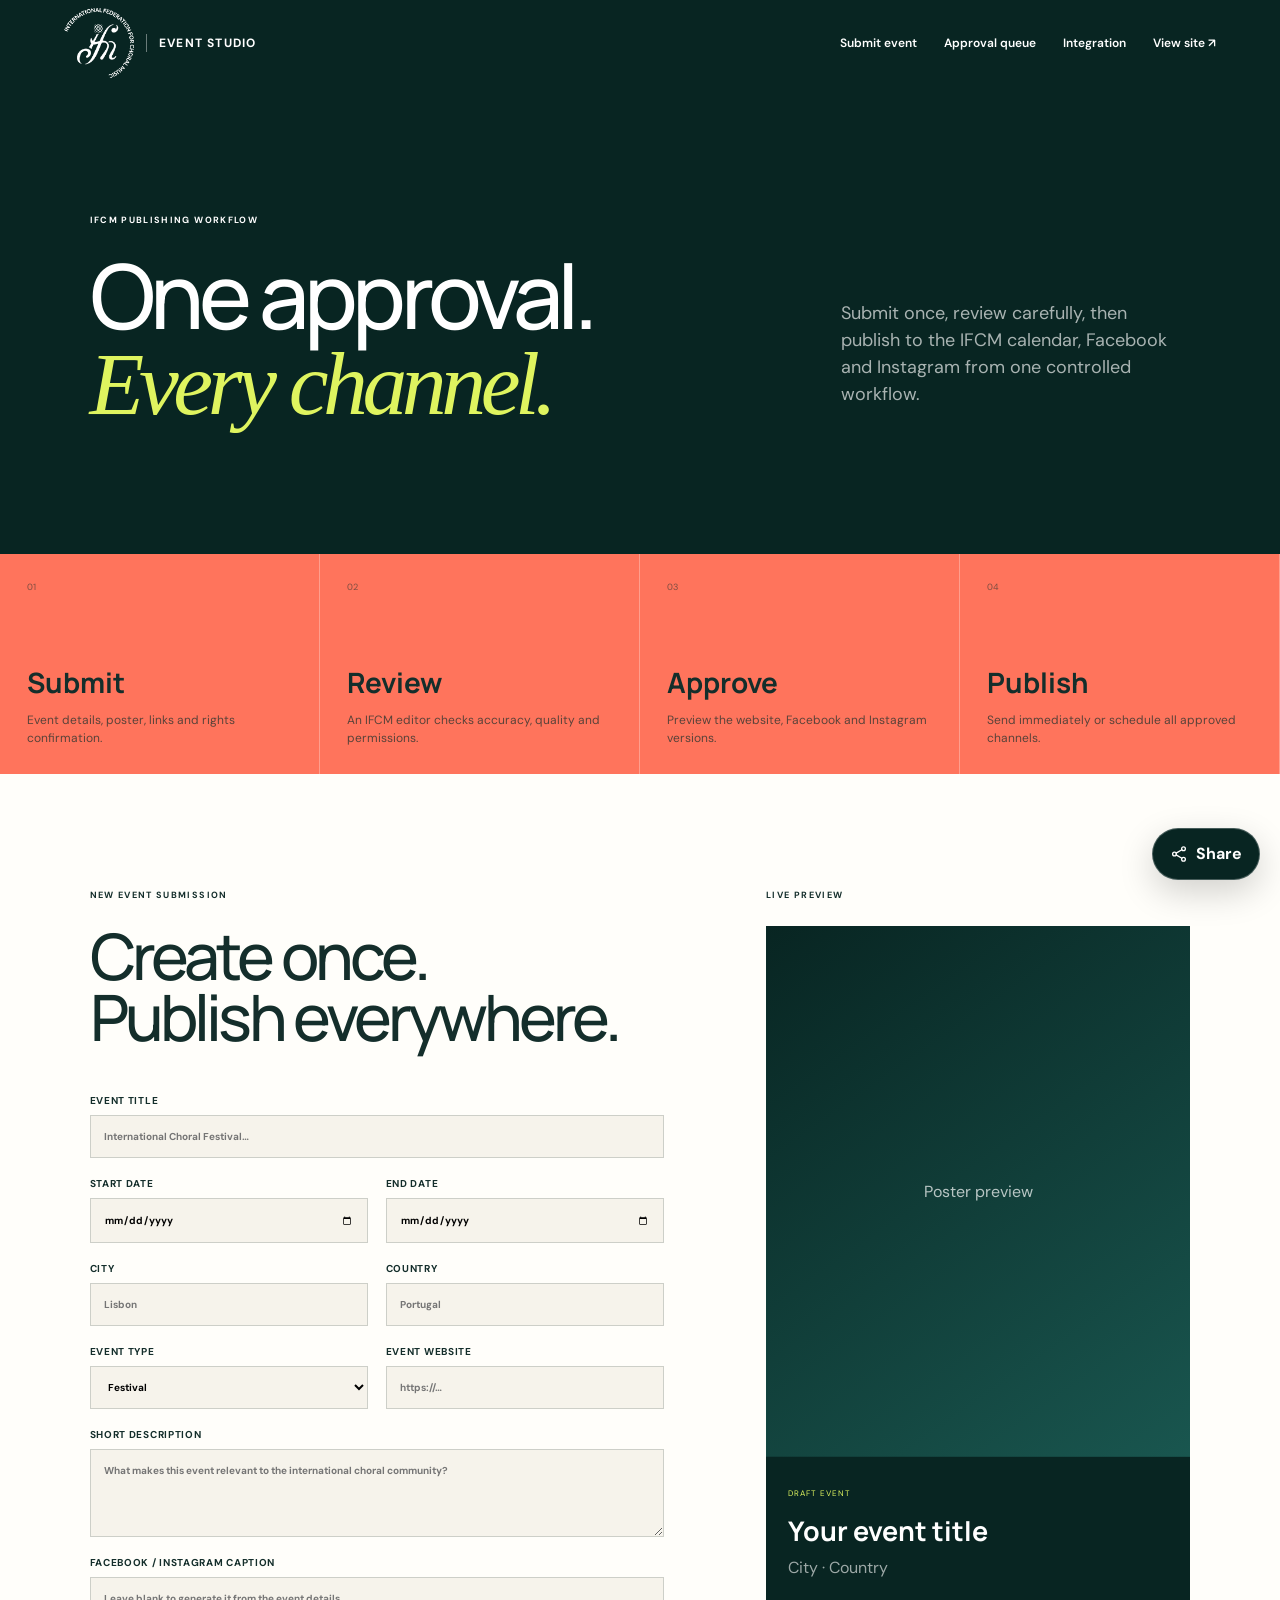
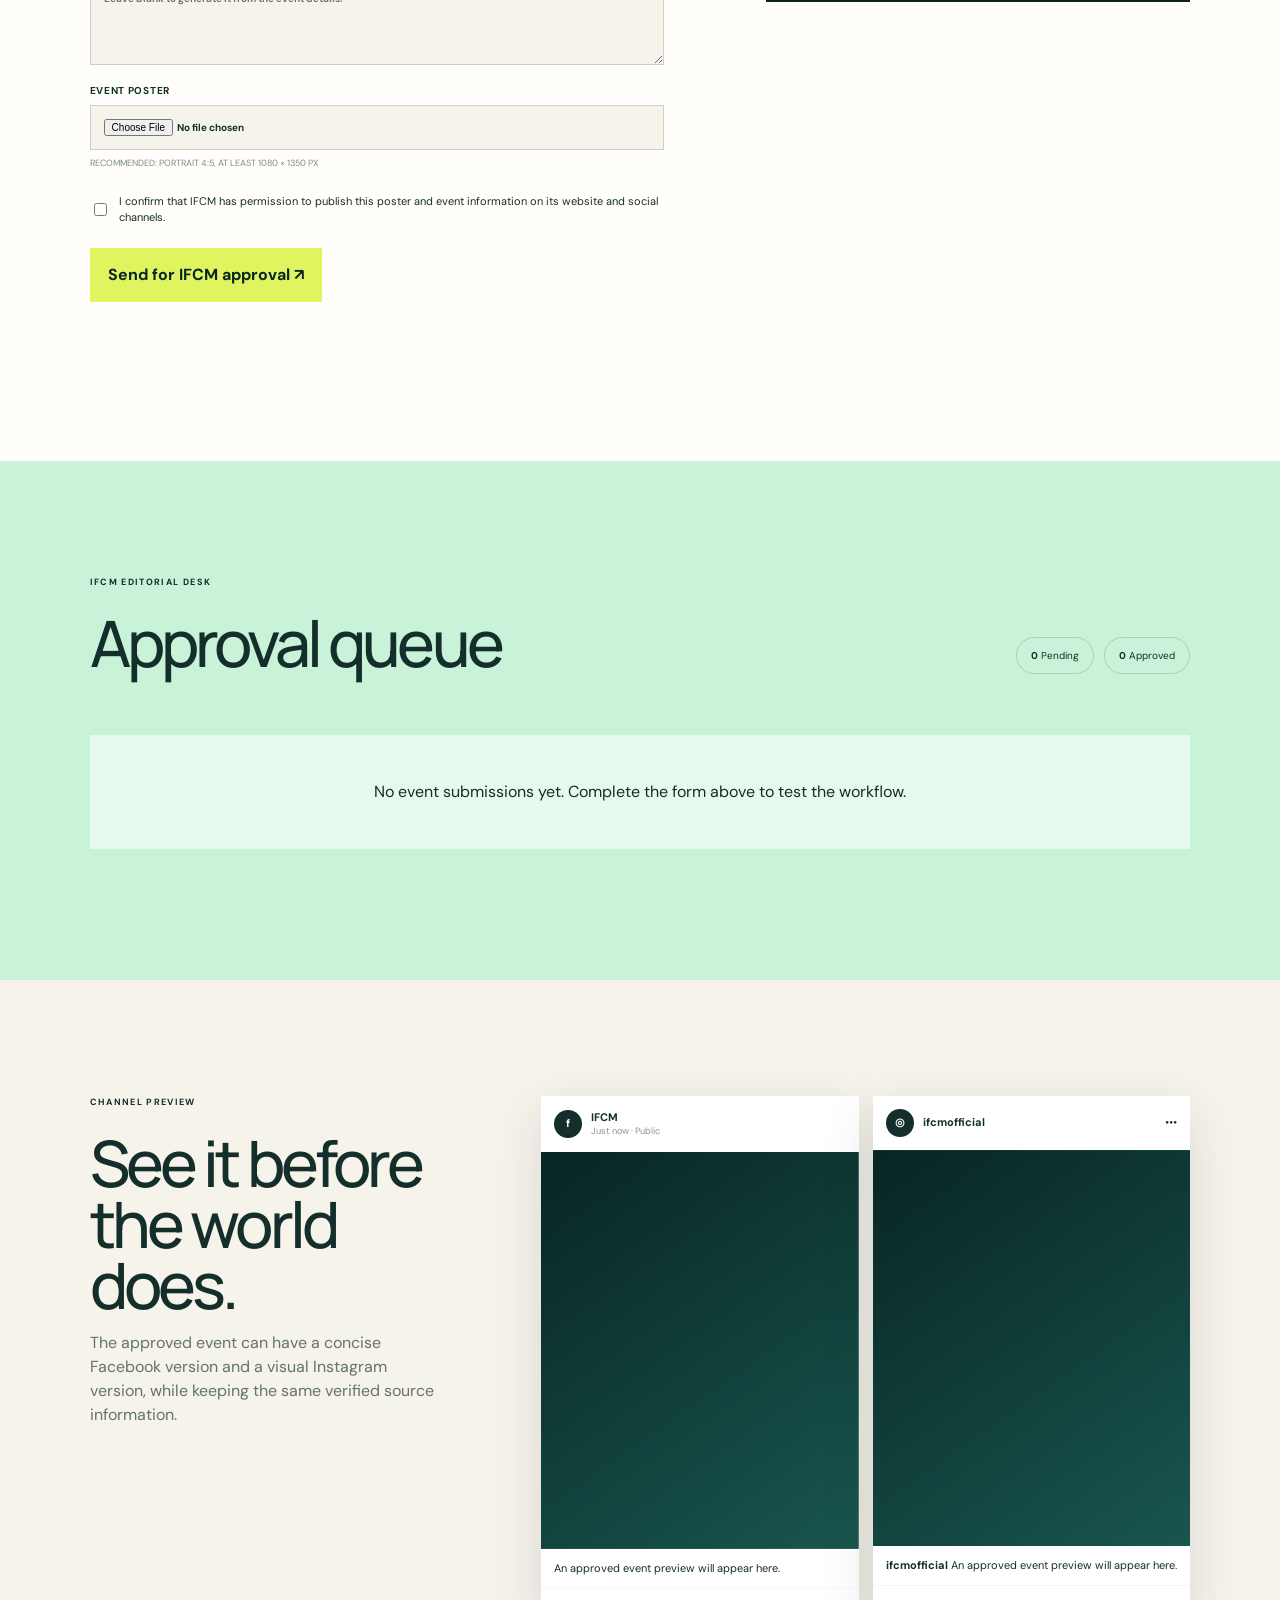
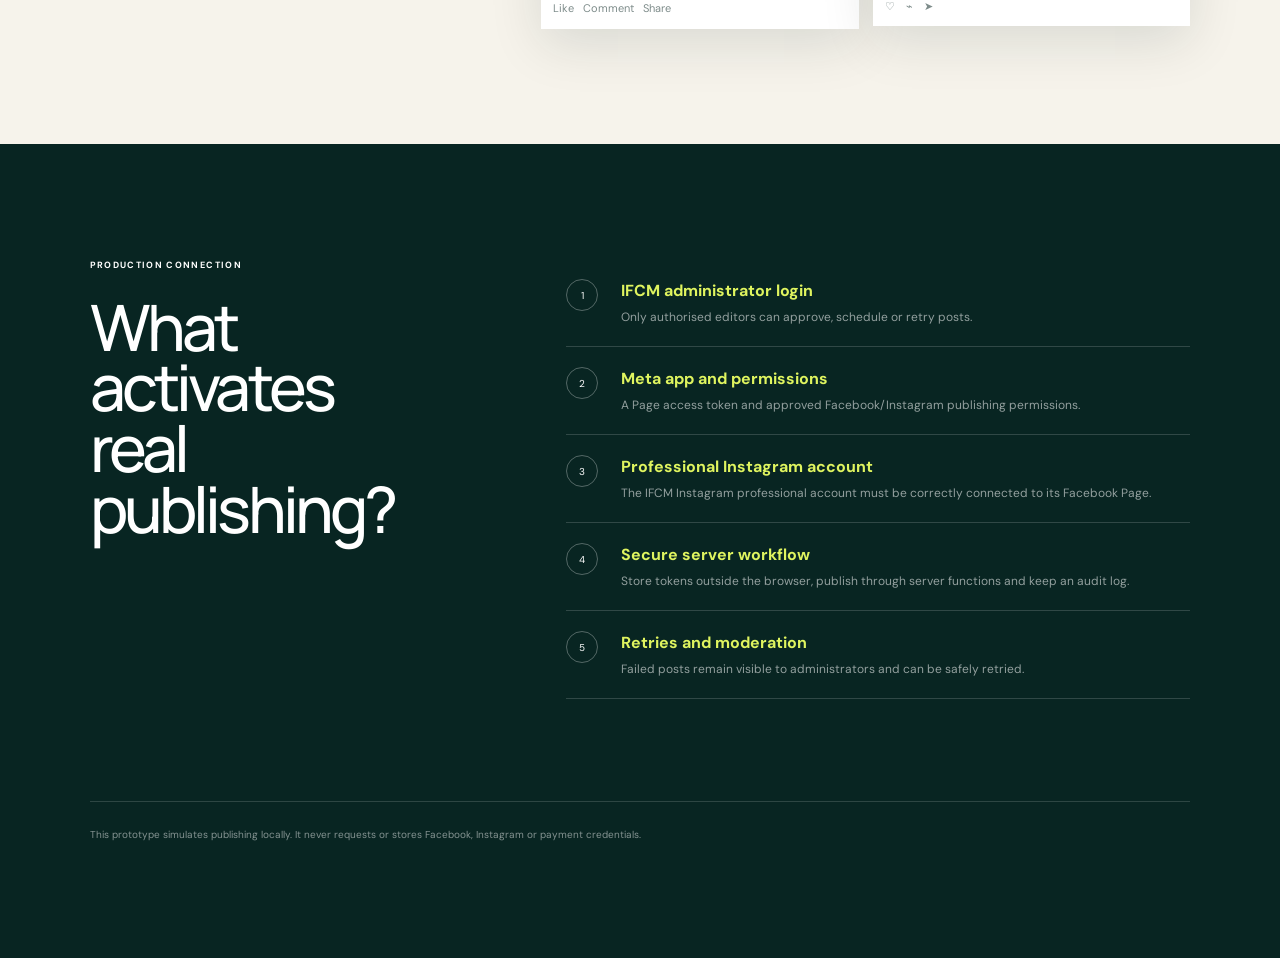
==== admin.html @ b7f6caf1 "Initial IFCM digital future prototype" ====
<!doctype html>
<html lang="en">
<head>
  <meta charset="utf-8">
  <meta name="viewport" content="width=device-width, initial-scale=1">
  <meta name="robots" content="noindex,nofollow">
  <title>IFCM Event Studio</title>
  <link rel="preconnect" href="https://fonts.googleapis.com">
  <link rel="preconnect" href="https://fonts.gstatic.com" crossorigin>
  <link href="https://fonts.googleapis.com/css2?family=DM+Sans:wght@400;500;600;700&family=Manrope:wght@400;500;600;700&display=swap" rel="stylesheet">
  <link rel="stylesheet" href="admin.css">
</head>
<body>
  <header class="admin-header">
    <a href="index.html" class="admin-brand"><img src="assets/ifcm-logo.png" alt="IFCM"><span>Event Studio</span></a>
    <nav><a href="#submit">Submit event</a><a href="#queue">Approval queue</a><a href="#integration">Integration</a><a href="index.html">View site ↗</a></nav>
  </header>

  <main>
    <section class="admin-hero">
      <div><p>IFCM PUBLISHING WORKFLOW</p><h1>One approval.<br><em>Every channel.</em></h1></div>
      <p>Submit once, review carefully, then publish to the IFCM calendar, Facebook and Instagram from one controlled workflow.</p>
    </section>

    <section class="workflow">
      <article><span>01</span><strong>Submit</strong><p>Event details, poster, links and rights confirmation.</p></article>
      <article><span>02</span><strong>Review</strong><p>An IFCM editor checks accuracy, quality and permissions.</p></article>
      <article><span>03</span><strong>Approve</strong><p>Preview the website, Facebook and Instagram versions.</p></article>
      <article><span>04</span><strong>Publish</strong><p>Send immediately or schedule all approved channels.</p></article>
    </section>

    <section class="event-composer" id="submit">
      <div class="composer-form">
        <p class="section-label">New event submission</p>
        <h2>Create once.<br>Publish everywhere.</h2>
        <form id="event-form">
          <div class="form-grid">
            <label class="wide">Event title<input name="title" required placeholder="International Choral Festival…"></label>
            <label>Start date<input name="startDate" type="date" required></label>
            <label>End date<input name="endDate" type="date" required></label>
            <label>City<input name="city" required placeholder="Lisbon"></label>
            <label>Country<input name="country" required placeholder="Portugal"></label>
            <label>Event type<select name="type"><option value="festival">Festival</option><option value="competition">Competition</option><option value="learning">Workshop / Learning</option><option value="concert">Concert</option><option value="online">Online</option></select></label>
            <label>Event website<input name="url" type="url" placeholder="https://…"></label>
            <label class="wide">Short description<textarea name="description" rows="4" required placeholder="What makes this event relevant to the international choral community?"></textarea></label>
            <label class="wide">Facebook / Instagram caption<textarea name="caption" rows="4" placeholder="Leave blank to generate it from the event details."></textarea></label>
            <label class="wide poster-field">Event poster<input id="poster-input" name="poster" type="file" accept="image/png,image/jpeg,image/webp"><span>Recommended: portrait 4:5, at least 1080 × 1350 px</span></label>
          </div>
          <label class="rights"><input name="rights" type="checkbox" required> I confirm that IFCM has permission to publish this poster and event information on its website and social channels.</label>
          <button type="submit">Send for IFCM approval <span>↗</span></button>
          <p class="form-status" role="status"></p>
        </form>
      </div>

      <aside class="live-preview">
        <p class="section-label">Live preview</p>
        <div class="poster-preview"><span>Poster preview</span></div>
        <div class="preview-copy"><small>DRAFT EVENT</small><h3>Your event title</h3><p>City · Country</p></div>
      </aside>
    </section>

    <section class="approval" id="queue">
      <div class="approval-heading"><div><p class="section-label">IFCM editorial desk</p><h2>Approval queue</h2></div><div class="queue-stats"><span><strong class="pending-count">0</strong> Pending</span><span><strong class="approved-count">0</strong> Approved</span></div></div>
      <div class="queue-list"></div>
    </section>

    <section class="social-preview">
      <div><p class="section-label">Channel preview</p><h2>See it before<br>the world does.</h2><p>The approved event can have a concise Facebook version and a visual Instagram version, while keeping the same verified source information.</p></div>
      <div class="channel-cards">
        <article class="facebook-card"><header><b>f</b><span><strong>IFCM</strong><small>Just now · Public</small></span></header><div class="social-image"></div><p class="social-caption">An approved event preview will appear here.</p><footer>Like &nbsp; Comment &nbsp; Share</footer></article>
        <article class="instagram-card"><header><b>◎</b><strong>ifcmofficial</strong><i>•••</i></header><div class="social-image"></div><p><strong>ifcmofficial</strong> <span class="social-caption">An approved event preview will appear here.</span></p><footer>♡　⌁　➤</footer></article>
      </div>
    </section>

    <section class="integration" id="integration">
      <div><p class="section-label">Production connection</p><h2>What activates<br>real publishing?</h2></div>
      <div class="integration-list">
        <article><span>1</span><div><strong>IFCM administrator login</strong><p>Only authorised editors can approve, schedule or retry posts.</p></div></article>
        <article><span>2</span><div><strong>Meta app and permissions</strong><p>A Page access token and approved Facebook/Instagram publishing permissions.</p></div></article>
        <article><span>3</span><div><strong>Professional Instagram account</strong><p>The IFCM Instagram professional account must be correctly connected to its Facebook Page.</p></div></article>
        <article><span>4</span><div><strong>Secure server workflow</strong><p>Store tokens outside the browser, publish through server functions and keep an audit log.</p></div></article>
        <article><span>5</span><div><strong>Retries and moderation</strong><p>Failed posts remain visible to administrators and can be safely retried.</p></div></article>
      </div>
      <p class="integration-note">This prototype simulates publishing locally. It never requests or stores Facebook, Instagram or payment credentials.</p>
    </section>
  </main>

  <button class="share-launcher" type="button" aria-expanded="false" aria-controls="share-panel"><svg viewBox="0 0 24 24" aria-hidden="true"><circle cx="18" cy="5" r="2.5"></circle><circle cx="6" cy="12" r="2.5"></circle><circle cx="18" cy="19" r="2.5"></circle><path d="M8.2 10.8l7.6-4.5M8.2 13.2l7.6 4.5"></path></svg><strong>Share</strong></button>
  <div class="share-panel" id="share-panel" aria-hidden="true">
    <strong>Share Event Studio</strong>
    <button type="button" data-share="native">More apps, including Instagram</button>
    <a data-share-link="facebook" target="_blank" rel="noreferrer">Facebook</a>
    <a data-share-link="linkedin" target="_blank" rel="noreferrer">LinkedIn</a>
    <a data-share-link="whatsapp" target="_blank" rel="noreferrer">WhatsApp</a>
    <a data-share-link="x" target="_blank" rel="noreferrer">X</a>
    <a data-share-link="email">Email</a>
    <button type="button" data-share="copy">Copy link</button>
    <small class="share-status"></small>
  </div>

  <script src="admin.js"></script>
</body>
</html>
---- admin.css ----
:root{--ink:#142e2b;--deep:#082522;--mint:#c9f3d8;--lime:#dff45f;--coral:#ff745c;--paper:#f6f3eb;--white:#fffefa;--line:rgba(20,46,43,.18);--sans:"DM Sans",sans-serif;--display:"Manrope",sans-serif}
*{box-sizing:border-box}html{scroll-behavior:smooth}body{margin:0;color:var(--ink);background:var(--paper);font-family:var(--sans);line-height:1.5}a{color:inherit;text-decoration:none}button,input,textarea,select{font:inherit}.admin-header{height:86px;padding:0 clamp(20px,5vw,75px);display:flex;align-items:center;justify-content:space-between;color:white;background:var(--deep)}.admin-brand{display:flex;align-items:center;gap:12px;font-size:12px;font-weight:700;letter-spacing:.1em;text-transform:uppercase}.admin-brand img{width:70px;filter:brightness(0) invert(1)}.admin-brand span{padding-left:12px;border-left:1px solid rgba(255,255,255,.4)}.admin-header nav{display:flex;gap:27px;font-size:12px;font-weight:600}.admin-hero{padding:clamp(80px,10vw,145px) clamp(20px,7vw,110px);display:grid;grid-template-columns:1.3fr .7fr;gap:8vw;align-items:end;color:white;background:var(--deep)}.admin-hero p:first-child,.section-label{margin:0 0 24px;font-size:9px;font-weight:700;letter-spacing:.15em;text-transform:uppercase}.admin-hero h1,.composer-form h2,.approval h2,.social-preview h2,.integration h2{margin:0;font-family:var(--display);font-size:clamp(46px,7vw,94px);font-weight:500;line-height:.95;letter-spacing:-.06em}.admin-hero h1 em{color:var(--lime);font-family:Georgia,serif;font-weight:400}.admin-hero>p{max-width:500px;color:rgba(255,255,255,.65);font-size:18px}.workflow{display:grid;grid-template-columns:repeat(4,1fr);background:var(--coral)}.workflow article{min-height:220px;padding:27px;display:flex;flex-direction:column;border-right:1px solid rgba(255,255,255,.3)}.workflow span{font-size:9px;opacity:.55}.workflow strong{margin:auto 0 8px;font-family:var(--display);font-size:28px}.workflow p{margin:0;font-size:12px;opacity:.7}.event-composer,.approval,.social-preview,.integration{padding:clamp(75px,9vw,135px) clamp(20px,7vw,110px)}.event-composer{display:grid;grid-template-columns:1.15fr .85fr;gap:8vw;background:var(--white)}.composer-form h2,.approval h2,.social-preview h2,.integration h2{font-size:clamp(38px,5vw,68px)}#event-form{margin-top:45px}.form-grid{display:grid;grid-template-columns:1fr 1fr;gap:18px}.form-grid label{display:flex;flex-direction:column;gap:7px;font-size:10px;font-weight:700;letter-spacing:.07em;text-transform:uppercase}.form-grid .wide{grid-column:1/-1}.form-grid input,.form-grid textarea,.form-grid select{width:100%;padding:13px;border:1px solid var(--line);outline:0;background:var(--paper);text-transform:none}.poster-field span{font-size:9px;font-weight:400;letter-spacing:0;opacity:.55}.rights{margin:22px 0;display:flex;gap:9px;font-size:11px}#event-form>button{padding:15px 18px;border:0;color:var(--deep);background:var(--lime);font-weight:700;cursor:pointer}.form-status{min-height:20px;font-size:12px}.live-preview{position:sticky;top:25px;align-self:start}.poster-preview{aspect-ratio:4/5;display:grid;place-items:center;color:rgba(255,255,255,.7);background:linear-gradient(145deg,var(--deep),#19564f);background-position:center;background-size:cover}.poster-preview.has-image span{display:none}.preview-copy{padding:22px;color:white;background:var(--deep)}.preview-copy small{color:var(--lime);font-size:8px;letter-spacing:.12em}.preview-copy h3{margin:8px 0 5px;font-family:var(--display);font-size:27px}.preview-copy p{margin:0;opacity:.6}.approval{background:var(--mint)}.approval-heading{display:flex;justify-content:space-between;align-items:end}.queue-stats{display:flex;gap:10px}.queue-stats span{padding:10px 14px;border:1px solid var(--line);border-radius:100px;font-size:10px}.queue-list{margin-top:45px;display:flex;flex-direction:column;gap:10px}.queue-empty{padding:45px;text-align:center;background:rgba(255,255,255,.55)}.queue-item{padding:18px;display:grid;grid-template-columns:70px 1fr auto;gap:18px;align-items:center;background:var(--white)}.queue-thumb{width:70px;aspect-ratio:4/5;background:var(--deep) center/cover}.queue-info{display:flex;flex-direction:column}.queue-info small{font-size:9px;opacity:.55}.queue-actions{display:flex;gap:6px}.queue-actions button{padding:9px 11px;border:1px solid var(--line);background:none;font-size:9px;font-weight:700;cursor:pointer}.queue-actions .approve{border-color:var(--lime);background:var(--lime)}.status-pill{width:max-content;margin-top:6px;padding:4px 8px;border-radius:100px;background:#eee;font-size:8px;font-weight:700;text-transform:uppercase}.status-pill.approved{background:var(--mint)}.social-preview{display:grid;grid-template-columns:.7fr 1.3fr;gap:8vw;background:var(--paper)}.social-preview>div:first-child>p:last-child{max-width:480px;opacity:.65}.channel-cards{display:grid;grid-template-columns:1fr 1fr;gap:14px}.channel-cards article{align-self:start;background:white;box-shadow:0 15px 50px rgba(8,37,34,.12);font-size:11px}.channel-cards header{padding:13px;display:flex;align-items:center;gap:9px}.channel-cards header b{display:grid;place-items:center;width:28px;height:28px;border-radius:50%;color:white;background:var(--ink)}.channel-cards header span{display:flex;flex-direction:column}.channel-cards header small{opacity:.5}.instagram-card header i{margin-left:auto}.social-image{aspect-ratio:4/5;background:linear-gradient(145deg,var(--deep),#19564f) center/cover}.channel-cards p{padding:0 13px}.channel-cards footer{padding:12px;border-top:1px solid #eee;opacity:.55}.integration{display:grid;grid-template-columns:.75fr 1.25fr;gap:8vw;color:white;background:var(--deep)}.integration-list article{padding:20px 0;display:grid;grid-template-columns:40px 1fr;gap:15px;border-bottom:1px solid rgba(255,255,255,.16)}.integration-list>article>span{display:grid;place-items:center;width:32px;height:32px;border:1px solid rgba(255,255,255,.3);border-radius:50%;font-size:10px}.integration-list strong{color:var(--lime)}.integration-list p{margin:5px 0 0;color:rgba(255,255,255,.56);font-size:12px}.integration-note{grid-column:1/-1;margin:0;padding-top:25px;border-top:1px solid rgba(255,255,255,.15);color:rgba(255,255,255,.5);font-size:10px}
.share-launcher{position:fixed;z-index:89;right:20px;bottom:20px;padding:13px 17px;display:flex;gap:8px;align-items:center;border:1px solid rgba(255,255,255,.25);border-radius:100px;color:white;background:var(--deep);box-shadow:0 12px 35px rgba(0,0,0,.18);cursor:pointer}.share-launcher svg{width:18px;height:18px;fill:none;stroke:currentColor;stroke-width:1.8;stroke-linecap:round;stroke-linejoin:round}.share-panel{position:fixed;z-index:108;right:20px;bottom:76px;width:220px;padding:16px;display:flex;flex-direction:column;gap:5px;background:var(--white);box-shadow:0 18px 55px rgba(0,0,0,.25);visibility:hidden;opacity:0;transform:translateY(8px);transition:.2s}.share-panel.open{visibility:visible;opacity:1;transform:none}.share-panel>strong{margin-bottom:6px;font-family:var(--display)}.share-panel a,.share-panel button{padding:9px 10px;border:0;color:var(--ink);background:var(--paper);text-align:left;font-size:10px;cursor:pointer}.share-status{min-height:14px;color:var(--coral)}
@media(max-width:850px){.admin-header nav{display:none}.admin-hero,.event-composer,.social-preview,.integration{grid-template-columns:1fr}.workflow{grid-template-columns:1fr 1fr}.live-preview{position:static}.channel-cards{max-width:680px}.approval-heading{align-items:flex-start;flex-direction:column;gap:20px}}@media(max-width:560px){.workflow{grid-template-columns:1fr}.form-grid,.channel-cards{grid-template-columns:1fr}.queue-item{grid-template-columns:55px 1fr}.queue-thumb{width:55px}.queue-actions{grid-column:1/-1}.admin-hero h1{font-size:54px}}
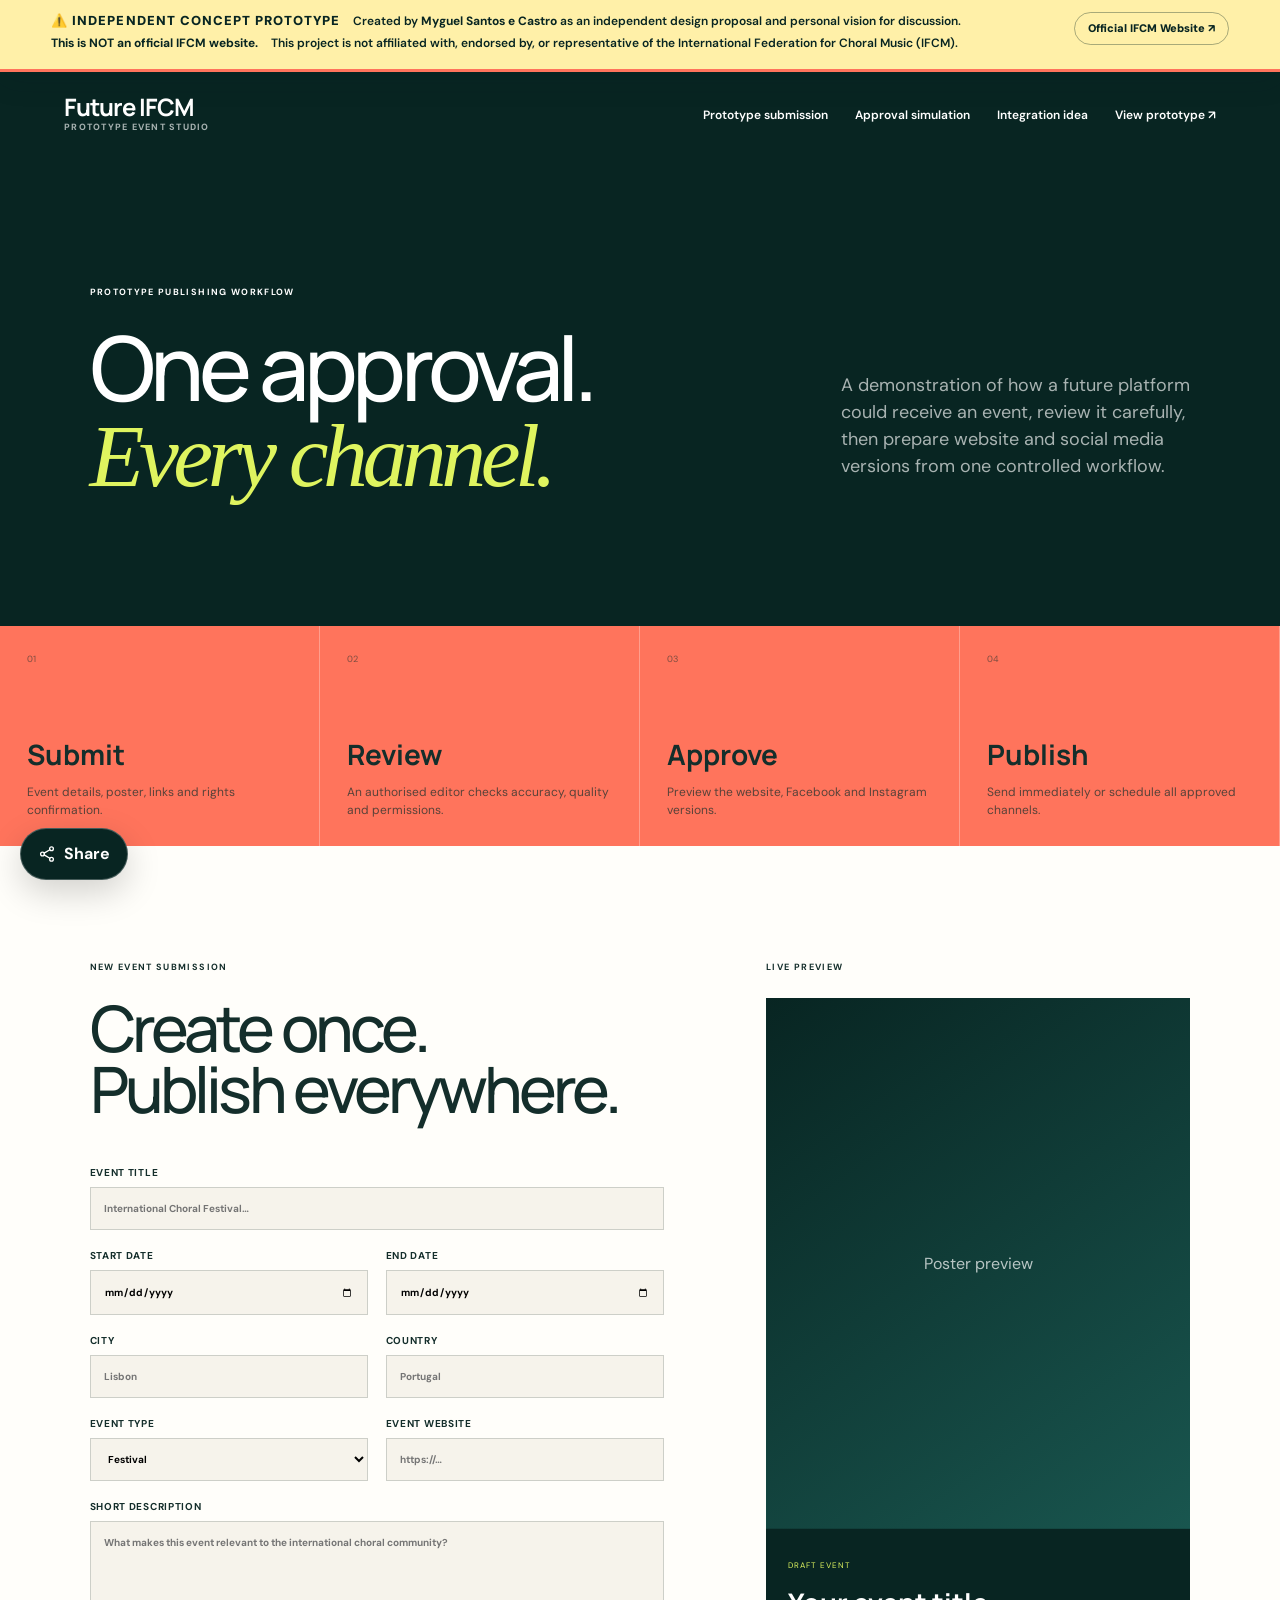
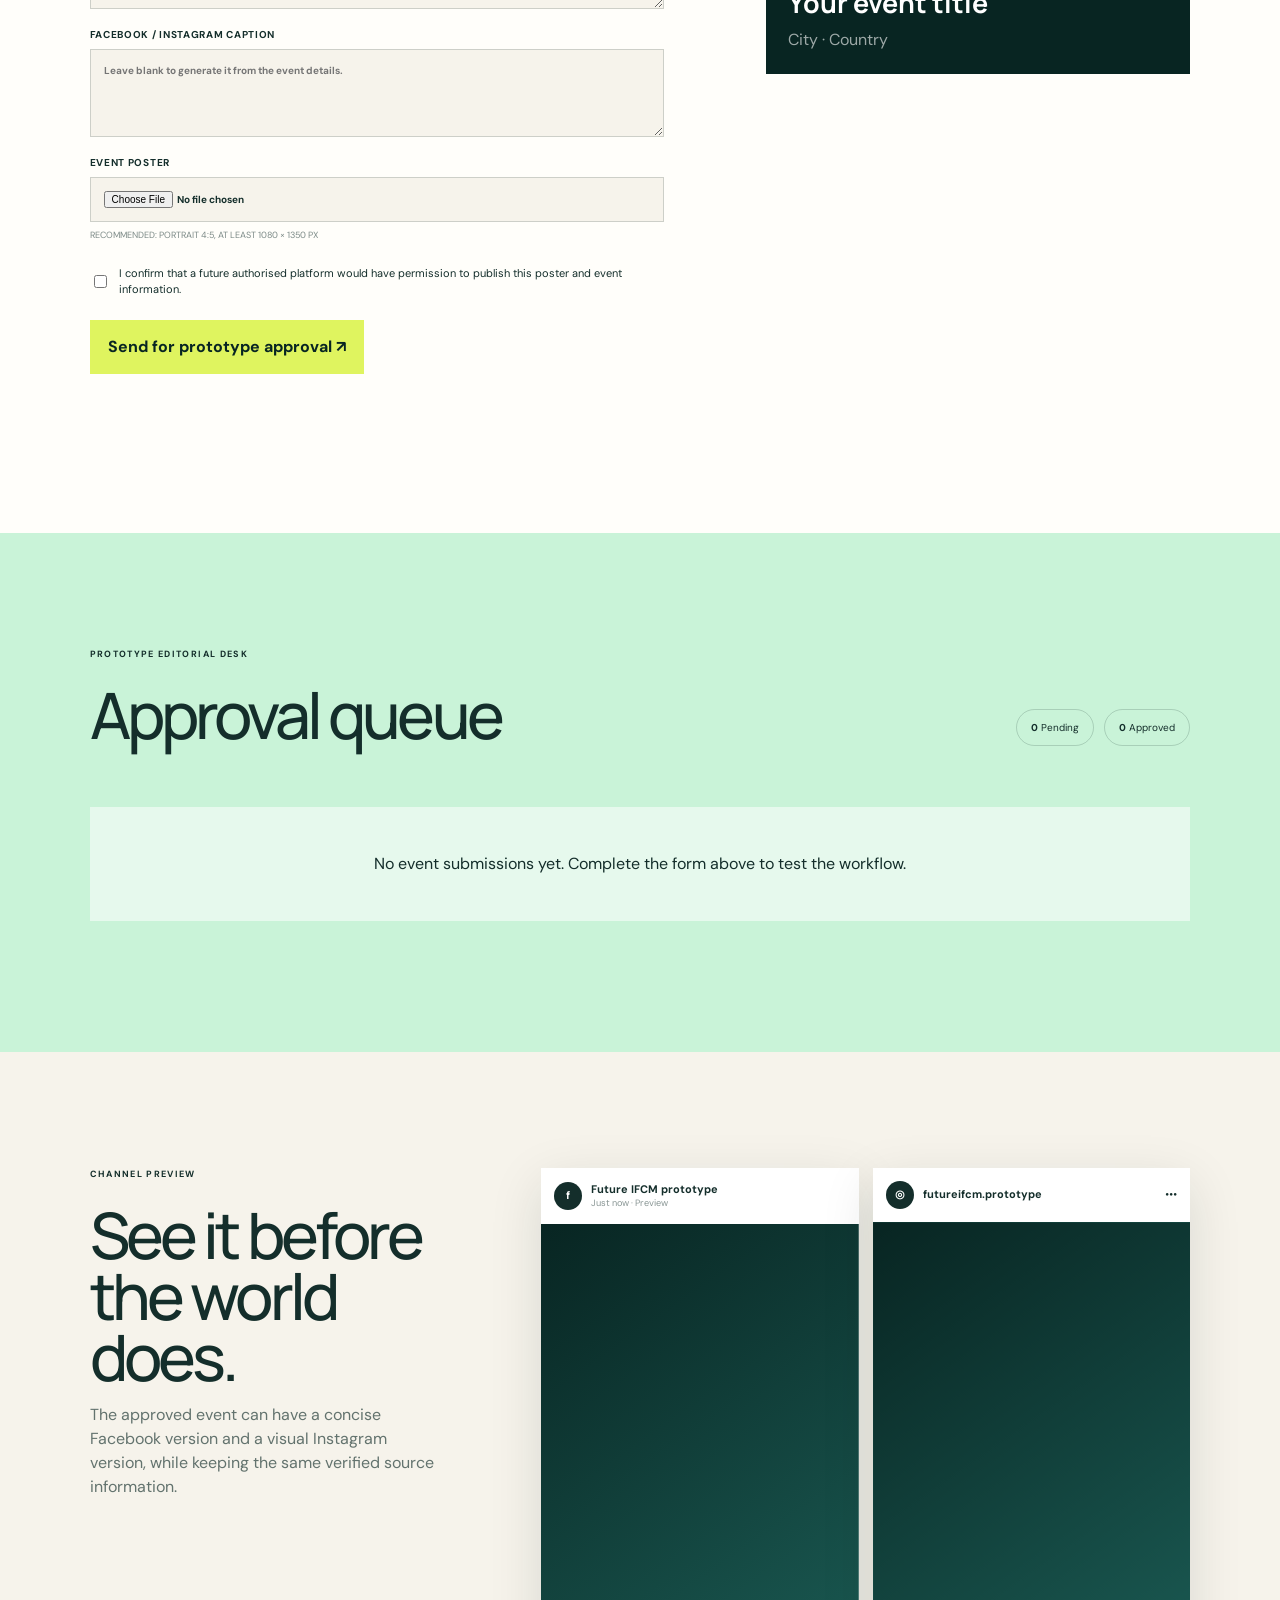
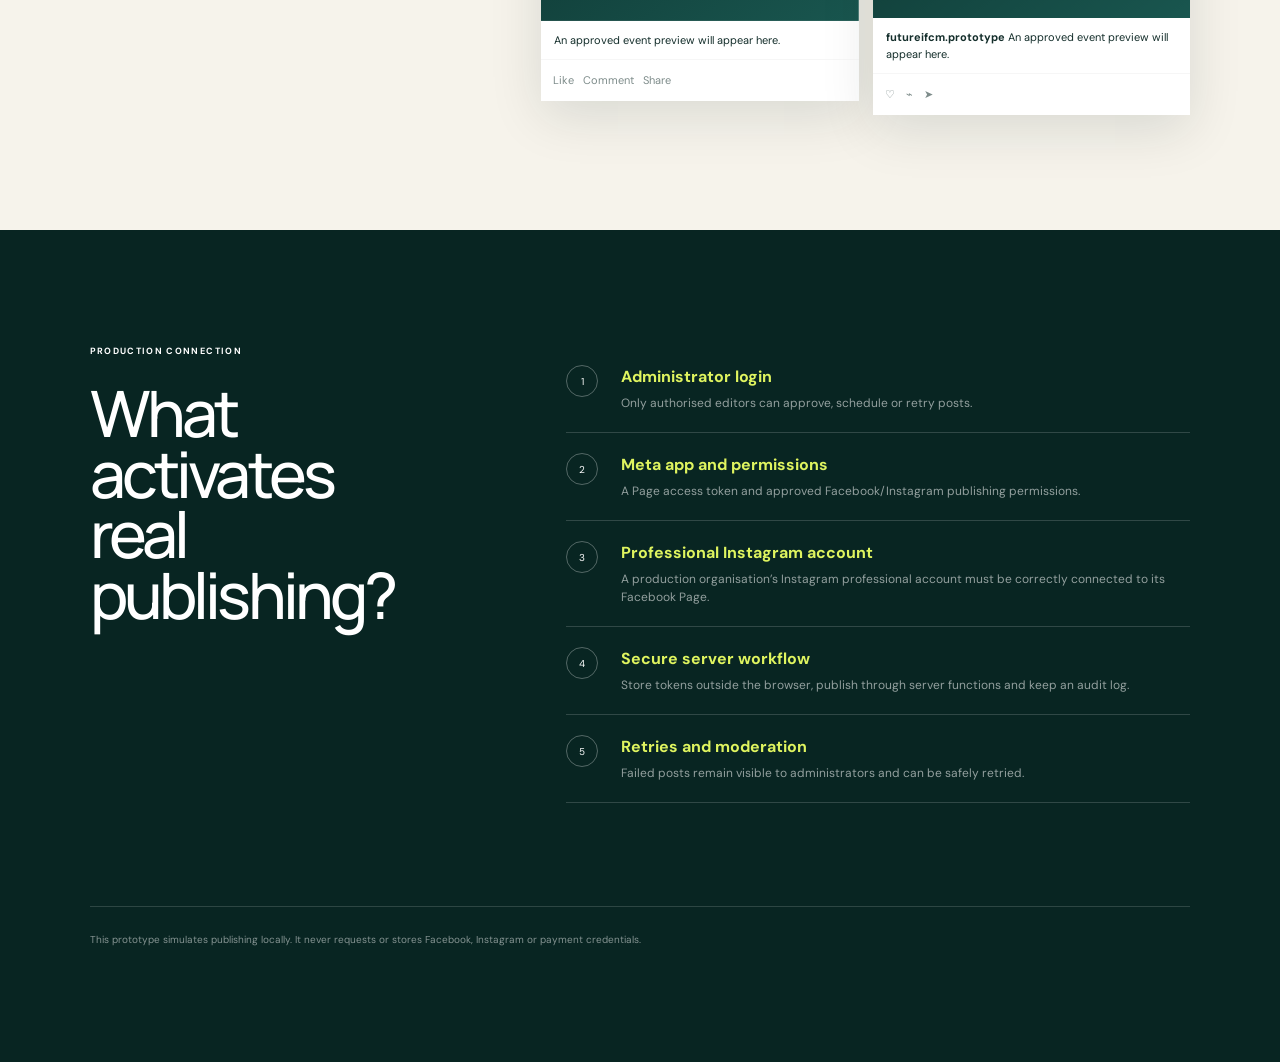
==== commit 9a2e0978: "Clarify independent IFCM concept prototype" ====
--- a/admin.html
+++ b/admin.html
@@ -4,27 +4,36 @@
   <meta charset="utf-8">
   <meta name="viewport" content="width=device-width, initial-scale=1">
   <meta name="robots" content="noindex,nofollow">
-  <title>IFCM Event Studio</title>
+  <title>Future IFCM Event Studio – Independent Concept Prototype</title>
   <link rel="preconnect" href="https://fonts.googleapis.com">
   <link rel="preconnect" href="https://fonts.gstatic.com" crossorigin>
   <link href="https://fonts.googleapis.com/css2?family=DM+Sans:wght@400;500;600;700&family=Manrope:wght@400;500;600;700&display=swap" rel="stylesheet">
   <link rel="stylesheet" href="admin.css">
 </head>
 <body>
+  <div class="concept-bar" translate="no">
+    <div>
+      <strong>⚠️ INDEPENDENT CONCEPT PROTOTYPE</strong>
+      <span>Created by <b>Myguel Santos e Castro</b> as an independent design proposal and personal vision for discussion.</span>
+      <span><b>This is NOT an official IFCM website.</b></span>
+      <span>This project is not affiliated with, endorsed by, or representative of the International Federation for Choral Music (IFCM).</span>
+    </div>
+    <a href="https://www.ifcm.net/" target="_blank" rel="noreferrer">Official IFCM Website ↗</a>
+  </div>
   <header class="admin-header">
-    <a href="index.html" class="admin-brand"><img src="assets/ifcm-logo.png" alt="IFCM"><span>Event Studio</span></a>
-    <nav><a href="#submit">Submit event</a><a href="#queue">Approval queue</a><a href="#integration">Integration</a><a href="index.html">View site ↗</a></nav>
+    <a href="index.html" class="admin-brand text-brand"><strong>Future IFCM</strong><span>Prototype Event Studio</span></a>
+    <nav><a href="#submit">Prototype submission</a><a href="#queue">Approval simulation</a><a href="#integration">Integration idea</a><a href="index.html">View prototype ↗</a></nav>
   </header>
 
   <main>
     <section class="admin-hero">
-      <div><p>IFCM PUBLISHING WORKFLOW</p><h1>One approval.<br><em>Every channel.</em></h1></div>
-      <p>Submit once, review carefully, then publish to the IFCM calendar, Facebook and Instagram from one controlled workflow.</p>
+      <div><p>PROTOTYPE PUBLISHING WORKFLOW</p><h1>One approval.<br><em>Every channel.</em></h1></div>
+      <p>A demonstration of how a future platform could receive an event, review it carefully, then prepare website and social media versions from one controlled workflow.</p>
     </section>
 
     <section class="workflow">
       <article><span>01</span><strong>Submit</strong><p>Event details, poster, links and rights confirmation.</p></article>
-      <article><span>02</span><strong>Review</strong><p>An IFCM editor checks accuracy, quality and permissions.</p></article>
+      <article><span>02</span><strong>Review</strong><p>An authorised editor checks accuracy, quality and permissions.</p></article>
       <article><span>03</span><strong>Approve</strong><p>Preview the website, Facebook and Instagram versions.</p></article>
       <article><span>04</span><strong>Publish</strong><p>Send immediately or schedule all approved channels.</p></article>
     </section>
@@ -46,8 +55,8 @@
             <label class="wide">Facebook / Instagram caption<textarea name="caption" rows="4" placeholder="Leave blank to generate it from the event details."></textarea></label>
             <label class="wide poster-field">Event poster<input id="poster-input" name="poster" type="file" accept="image/png,image/jpeg,image/webp"><span>Recommended: portrait 4:5, at least 1080 × 1350 px</span></label>
           </div>
-          <label class="rights"><input name="rights" type="checkbox" required> I confirm that IFCM has permission to publish this poster and event information on its website and social channels.</label>
-          <button type="submit">Send for IFCM approval <span>↗</span></button>
+          <label class="rights"><input name="rights" type="checkbox" required> I confirm that a future authorised platform would have permission to publish this poster and event information.</label>
+          <button type="submit">Send for prototype approval <span>↗</span></button>
           <p class="form-status" role="status"></p>
         </form>
       </div>
@@ -60,24 +69,24 @@
     </section>
 
     <section class="approval" id="queue">
-      <div class="approval-heading"><div><p class="section-label">IFCM editorial desk</p><h2>Approval queue</h2></div><div class="queue-stats"><span><strong class="pending-count">0</strong> Pending</span><span><strong class="approved-count">0</strong> Approved</span></div></div>
+      <div class="approval-heading"><div><p class="section-label">Prototype editorial desk</p><h2>Approval queue</h2></div><div class="queue-stats"><span><strong class="pending-count">0</strong> Pending</span><span><strong class="approved-count">0</strong> Approved</span></div></div>
       <div class="queue-list"></div>
     </section>
 
     <section class="social-preview">
       <div><p class="section-label">Channel preview</p><h2>See it before<br>the world does.</h2><p>The approved event can have a concise Facebook version and a visual Instagram version, while keeping the same verified source information.</p></div>
       <div class="channel-cards">
-        <article class="facebook-card"><header><b>f</b><span><strong>IFCM</strong><small>Just now · Public</small></span></header><div class="social-image"></div><p class="social-caption">An approved event preview will appear here.</p><footer>Like &nbsp; Comment &nbsp; Share</footer></article>
-        <article class="instagram-card"><header><b>◎</b><strong>ifcmofficial</strong><i>•••</i></header><div class="social-image"></div><p><strong>ifcmofficial</strong> <span class="social-caption">An approved event preview will appear here.</span></p><footer>♡　⌁　➤</footer></article>
+        <article class="facebook-card"><header><b>f</b><span><strong>Future IFCM prototype</strong><small>Just now · Preview</small></span></header><div class="social-image"></div><p class="social-caption">An approved event preview will appear here.</p><footer>Like &nbsp; Comment &nbsp; Share</footer></article>
+        <article class="instagram-card"><header><b>◎</b><strong>futureifcm.prototype</strong><i>•••</i></header><div class="social-image"></div><p><strong>futureifcm.prototype</strong> <span class="social-caption">An approved event preview will appear here.</span></p><footer>♡　⌁　➤</footer></article>
       </div>
     </section>
 
     <section class="integration" id="integration">
       <div><p class="section-label">Production connection</p><h2>What activates<br>real publishing?</h2></div>
       <div class="integration-list">
-        <article><span>1</span><div><strong>IFCM administrator login</strong><p>Only authorised editors can approve, schedule or retry posts.</p></div></article>
+        <article><span>1</span><div><strong>Administrator login</strong><p>Only authorised editors can approve, schedule or retry posts.</p></div></article>
         <article><span>2</span><div><strong>Meta app and permissions</strong><p>A Page access token and approved Facebook/Instagram publishing permissions.</p></div></article>
-        <article><span>3</span><div><strong>Professional Instagram account</strong><p>The IFCM Instagram professional account must be correctly connected to its Facebook Page.</p></div></article>
+        <article><span>3</span><div><strong>Professional Instagram account</strong><p>A production organisation’s Instagram professional account must be correctly connected to its Facebook Page.</p></div></article>
         <article><span>4</span><div><strong>Secure server workflow</strong><p>Store tokens outside the browser, publish through server functions and keep an audit log.</p></div></article>
         <article><span>5</span><div><strong>Retries and moderation</strong><p>Failed posts remain visible to administrators and can be safely retried.</p></div></article>
       </div>
--- a/admin.css
+++ b/admin.css
@@ -1,4 +1,4 @@
 :root{--ink:#142e2b;--deep:#082522;--mint:#c9f3d8;--lime:#dff45f;--coral:#ff745c;--paper:#f6f3eb;--white:#fffefa;--line:rgba(20,46,43,.18);--sans:"DM Sans",sans-serif;--display:"Manrope",sans-serif}
-*{box-sizing:border-box}html{scroll-behavior:smooth}body{margin:0;color:var(--ink);background:var(--paper);font-family:var(--sans);line-height:1.5}a{color:inherit;text-decoration:none}button,input,textarea,select{font:inherit}.admin-header{height:86px;padding:0 clamp(20px,5vw,75px);display:flex;align-items:center;justify-content:space-between;color:white;background:var(--deep)}.admin-brand{display:flex;align-items:center;gap:12px;font-size:12px;font-weight:700;letter-spacing:.1em;text-transform:uppercase}.admin-brand img{width:70px;filter:brightness(0) invert(1)}.admin-brand span{padding-left:12px;border-left:1px solid rgba(255,255,255,.4)}.admin-header nav{display:flex;gap:27px;font-size:12px;font-weight:600}.admin-hero{padding:clamp(80px,10vw,145px) clamp(20px,7vw,110px);display:grid;grid-template-columns:1.3fr .7fr;gap:8vw;align-items:end;color:white;background:var(--deep)}.admin-hero p:first-child,.section-label{margin:0 0 24px;font-size:9px;font-weight:700;letter-spacing:.15em;text-transform:uppercase}.admin-hero h1,.composer-form h2,.approval h2,.social-preview h2,.integration h2{margin:0;font-family:var(--display);font-size:clamp(46px,7vw,94px);font-weight:500;line-height:.95;letter-spacing:-.06em}.admin-hero h1 em{color:var(--lime);font-family:Georgia,serif;font-weight:400}.admin-hero>p{max-width:500px;color:rgba(255,255,255,.65);font-size:18px}.workflow{display:grid;grid-template-columns:repeat(4,1fr);background:var(--coral)}.workflow article{min-height:220px;padding:27px;display:flex;flex-direction:column;border-right:1px solid rgba(255,255,255,.3)}.workflow span{font-size:9px;opacity:.55}.workflow strong{margin:auto 0 8px;font-family:var(--display);font-size:28px}.workflow p{margin:0;font-size:12px;opacity:.7}.event-composer,.approval,.social-preview,.integration{padding:clamp(75px,9vw,135px) clamp(20px,7vw,110px)}.event-composer{display:grid;grid-template-columns:1.15fr .85fr;gap:8vw;background:var(--white)}.composer-form h2,.approval h2,.social-preview h2,.integration h2{font-size:clamp(38px,5vw,68px)}#event-form{margin-top:45px}.form-grid{display:grid;grid-template-columns:1fr 1fr;gap:18px}.form-grid label{display:flex;flex-direction:column;gap:7px;font-size:10px;font-weight:700;letter-spacing:.07em;text-transform:uppercase}.form-grid .wide{grid-column:1/-1}.form-grid input,.form-grid textarea,.form-grid select{width:100%;padding:13px;border:1px solid var(--line);outline:0;background:var(--paper);text-transform:none}.poster-field span{font-size:9px;font-weight:400;letter-spacing:0;opacity:.55}.rights{margin:22px 0;display:flex;gap:9px;font-size:11px}#event-form>button{padding:15px 18px;border:0;color:var(--deep);background:var(--lime);font-weight:700;cursor:pointer}.form-status{min-height:20px;font-size:12px}.live-preview{position:sticky;top:25px;align-self:start}.poster-preview{aspect-ratio:4/5;display:grid;place-items:center;color:rgba(255,255,255,.7);background:linear-gradient(145deg,var(--deep),#19564f);background-position:center;background-size:cover}.poster-preview.has-image span{display:none}.preview-copy{padding:22px;color:white;background:var(--deep)}.preview-copy small{color:var(--lime);font-size:8px;letter-spacing:.12em}.preview-copy h3{margin:8px 0 5px;font-family:var(--display);font-size:27px}.preview-copy p{margin:0;opacity:.6}.approval{background:var(--mint)}.approval-heading{display:flex;justify-content:space-between;align-items:end}.queue-stats{display:flex;gap:10px}.queue-stats span{padding:10px 14px;border:1px solid var(--line);border-radius:100px;font-size:10px}.queue-list{margin-top:45px;display:flex;flex-direction:column;gap:10px}.queue-empty{padding:45px;text-align:center;background:rgba(255,255,255,.55)}.queue-item{padding:18px;display:grid;grid-template-columns:70px 1fr auto;gap:18px;align-items:center;background:var(--white)}.queue-thumb{width:70px;aspect-ratio:4/5;background:var(--deep) center/cover}.queue-info{display:flex;flex-direction:column}.queue-info small{font-size:9px;opacity:.55}.queue-actions{display:flex;gap:6px}.queue-actions button{padding:9px 11px;border:1px solid var(--line);background:none;font-size:9px;font-weight:700;cursor:pointer}.queue-actions .approve{border-color:var(--lime);background:var(--lime)}.status-pill{width:max-content;margin-top:6px;padding:4px 8px;border-radius:100px;background:#eee;font-size:8px;font-weight:700;text-transform:uppercase}.status-pill.approved{background:var(--mint)}.social-preview{display:grid;grid-template-columns:.7fr 1.3fr;gap:8vw;background:var(--paper)}.social-preview>div:first-child>p:last-child{max-width:480px;opacity:.65}.channel-cards{display:grid;grid-template-columns:1fr 1fr;gap:14px}.channel-cards article{align-self:start;background:white;box-shadow:0 15px 50px rgba(8,37,34,.12);font-size:11px}.channel-cards header{padding:13px;display:flex;align-items:center;gap:9px}.channel-cards header b{display:grid;place-items:center;width:28px;height:28px;border-radius:50%;color:white;background:var(--ink)}.channel-cards header span{display:flex;flex-direction:column}.channel-cards header small{opacity:.5}.instagram-card header i{margin-left:auto}.social-image{aspect-ratio:4/5;background:linear-gradient(145deg,var(--deep),#19564f) center/cover}.channel-cards p{padding:0 13px}.channel-cards footer{padding:12px;border-top:1px solid #eee;opacity:.55}.integration{display:grid;grid-template-columns:.75fr 1.25fr;gap:8vw;color:white;background:var(--deep)}.integration-list article{padding:20px 0;display:grid;grid-template-columns:40px 1fr;gap:15px;border-bottom:1px solid rgba(255,255,255,.16)}.integration-list>article>span{display:grid;place-items:center;width:32px;height:32px;border:1px solid rgba(255,255,255,.3);border-radius:50%;font-size:10px}.integration-list strong{color:var(--lime)}.integration-list p{margin:5px 0 0;color:rgba(255,255,255,.56);font-size:12px}.integration-note{grid-column:1/-1;margin:0;padding-top:25px;border-top:1px solid rgba(255,255,255,.15);color:rgba(255,255,255,.5);font-size:10px}
-.share-launcher{position:fixed;z-index:89;right:20px;bottom:20px;padding:13px 17px;display:flex;gap:8px;align-items:center;border:1px solid rgba(255,255,255,.25);border-radius:100px;color:white;background:var(--deep);box-shadow:0 12px 35px rgba(0,0,0,.18);cursor:pointer}.share-launcher svg{width:18px;height:18px;fill:none;stroke:currentColor;stroke-width:1.8;stroke-linecap:round;stroke-linejoin:round}.share-panel{position:fixed;z-index:108;right:20px;bottom:76px;width:220px;padding:16px;display:flex;flex-direction:column;gap:5px;background:var(--white);box-shadow:0 18px 55px rgba(0,0,0,.25);visibility:hidden;opacity:0;transform:translateY(8px);transition:.2s}.share-panel.open{visibility:visible;opacity:1;transform:none}.share-panel>strong{margin-bottom:6px;font-family:var(--display)}.share-panel a,.share-panel button{padding:9px 10px;border:0;color:var(--ink);background:var(--paper);text-align:left;font-size:10px;cursor:pointer}.share-status{min-height:14px;color:var(--coral)}
+*{box-sizing:border-box}html{scroll-behavior:smooth}body{margin:0;color:var(--ink);background:var(--paper);font-family:var(--sans);line-height:1.5}a{color:inherit;text-decoration:none}button,input,textarea,select{font:inherit}.concept-bar{position:sticky;top:0;z-index:120;min-height:72px;padding:12px clamp(20px,4vw,64px);display:flex;align-items:flex-start;gap:24px;justify-content:space-between;color:var(--deep);background:#fff0a8;border-bottom:3px solid var(--coral);box-shadow:0 10px 28px rgba(8,37,34,.12);font-size:12px;font-weight:600;line-height:1.35}.concept-bar div{display:flex;flex-wrap:wrap;gap:5px 13px;align-items:center;max-width:1120px}.concept-bar strong{font-size:13px;font-weight:900;letter-spacing:.08em;text-transform:uppercase}.concept-bar a{flex:0 0 auto;padding:8px 13px;border:1px solid rgba(8,37,34,.35);border-radius:100px;font-size:11px;font-weight:900;white-space:nowrap}.admin-header{height:86px;padding:0 clamp(20px,5vw,75px);display:flex;align-items:center;justify-content:space-between;color:white;background:var(--deep)}.admin-brand{display:flex;align-items:center;gap:12px;font-size:12px;font-weight:700;letter-spacing:.1em;text-transform:uppercase}.admin-brand img{width:70px;filter:brightness(0) invert(1)}.admin-brand span{padding-left:12px;border-left:1px solid rgba(255,255,255,.4)}.text-brand{align-items:flex-start;flex-direction:column;gap:2px;letter-spacing:0;text-transform:none}.text-brand strong{font-family:var(--display);font-size:24px;line-height:1;letter-spacing:-.04em}.text-brand span{padding-left:0;border-left:0;color:rgba(255,255,255,.64);font-size:9px;font-weight:800;letter-spacing:.14em;text-transform:uppercase}.admin-header nav{display:flex;gap:27px;font-size:12px;font-weight:600}.admin-hero{padding:clamp(80px,10vw,145px) clamp(20px,7vw,110px);display:grid;grid-template-columns:1.3fr .7fr;gap:8vw;align-items:end;color:white;background:var(--deep)}.admin-hero p:first-child,.section-label{margin:0 0 24px;font-size:9px;font-weight:700;letter-spacing:.15em;text-transform:uppercase}.admin-hero h1,.composer-form h2,.approval h2,.social-preview h2,.integration h2{margin:0;font-family:var(--display);font-size:clamp(46px,7vw,94px);font-weight:500;line-height:.95;letter-spacing:-.06em}.admin-hero h1 em{color:var(--lime);font-family:Georgia,serif;font-weight:400}.admin-hero>p{max-width:500px;color:rgba(255,255,255,.65);font-size:18px}.workflow{display:grid;grid-template-columns:repeat(4,1fr);background:var(--coral)}.workflow article{min-height:220px;padding:27px;display:flex;flex-direction:column;border-right:1px solid rgba(255,255,255,.3)}.workflow span{font-size:9px;opacity:.55}.workflow strong{margin:auto 0 8px;font-family:var(--display);font-size:28px}.workflow p{margin:0;font-size:12px;opacity:.7}.event-composer,.approval,.social-preview,.integration{padding:clamp(75px,9vw,135px) clamp(20px,7vw,110px)}.event-composer{display:grid;grid-template-columns:1.15fr .85fr;gap:8vw;background:var(--white)}.composer-form h2,.approval h2,.social-preview h2,.integration h2{font-size:clamp(38px,5vw,68px)}#event-form{margin-top:45px}.form-grid{display:grid;grid-template-columns:1fr 1fr;gap:18px}.form-grid label{display:flex;flex-direction:column;gap:7px;font-size:10px;font-weight:700;letter-spacing:.07em;text-transform:uppercase}.form-grid .wide{grid-column:1/-1}.form-grid input,.form-grid textarea,.form-grid select{width:100%;padding:13px;border:1px solid var(--line);outline:0;background:var(--paper);text-transform:none}.poster-field span{font-size:9px;font-weight:400;letter-spacing:0;opacity:.55}.rights{margin:22px 0;display:flex;gap:9px;font-size:11px}#event-form>button{padding:15px 18px;border:0;color:var(--deep);background:var(--lime);font-weight:700;cursor:pointer}.form-status{min-height:20px;font-size:12px}.live-preview{position:sticky;top:25px;align-self:start}.poster-preview{aspect-ratio:4/5;display:grid;place-items:center;color:rgba(255,255,255,.7);background:linear-gradient(145deg,var(--deep),#19564f);background-position:center;background-size:cover}.poster-preview.has-image span{display:none}.preview-copy{padding:22px;color:white;background:var(--deep)}.preview-copy small{color:var(--lime);font-size:8px;letter-spacing:.12em}.preview-copy h3{margin:8px 0 5px;font-family:var(--display);font-size:27px}.preview-copy p{margin:0;opacity:.6}.approval{background:var(--mint)}.approval-heading{display:flex;justify-content:space-between;align-items:end}.queue-stats{display:flex;gap:10px}.queue-stats span{padding:10px 14px;border:1px solid var(--line);border-radius:100px;font-size:10px}.queue-list{margin-top:45px;display:flex;flex-direction:column;gap:10px}.queue-empty{padding:45px;text-align:center;background:rgba(255,255,255,.55)}.queue-item{padding:18px;display:grid;grid-template-columns:70px 1fr auto;gap:18px;align-items:center;background:var(--white)}.queue-thumb{width:70px;aspect-ratio:4/5;background:var(--deep) center/cover}.queue-info{display:flex;flex-direction:column}.queue-info small{font-size:9px;opacity:.55}.queue-actions{display:flex;gap:6px}.queue-actions button{padding:9px 11px;border:1px solid var(--line);background:none;font-size:9px;font-weight:700;cursor:pointer}.queue-actions .approve{border-color:var(--lime);background:var(--lime)}.status-pill{width:max-content;margin-top:6px;padding:4px 8px;border-radius:100px;background:#eee;font-size:8px;font-weight:700;text-transform:uppercase}.status-pill.approved{background:var(--mint)}.social-preview{display:grid;grid-template-columns:.7fr 1.3fr;gap:8vw;background:var(--paper)}.social-preview>div:first-child>p:last-child{max-width:480px;opacity:.65}.channel-cards{display:grid;grid-template-columns:1fr 1fr;gap:14px}.channel-cards article{align-self:start;background:white;box-shadow:0 15px 50px rgba(8,37,34,.12);font-size:11px}.channel-cards header{padding:13px;display:flex;align-items:center;gap:9px}.channel-cards header b{display:grid;place-items:center;width:28px;height:28px;border-radius:50%;color:white;background:var(--ink)}.channel-cards header span{display:flex;flex-direction:column}.channel-cards header small{opacity:.5}.instagram-card header i{margin-left:auto}.social-image{aspect-ratio:4/5;background:linear-gradient(145deg,var(--deep),#19564f) center/cover}.channel-cards p{padding:0 13px}.channel-cards footer{padding:12px;border-top:1px solid #eee;opacity:.55}.integration{display:grid;grid-template-columns:.75fr 1.25fr;gap:8vw;color:white;background:var(--deep)}.integration-list article{padding:20px 0;display:grid;grid-template-columns:40px 1fr;gap:15px;border-bottom:1px solid rgba(255,255,255,.16)}.integration-list>article>span{display:grid;place-items:center;width:32px;height:32px;border:1px solid rgba(255,255,255,.3);border-radius:50%;font-size:10px}.integration-list strong{color:var(--lime)}.integration-list p{margin:5px 0 0;color:rgba(255,255,255,.56);font-size:12px}.integration-note{grid-column:1/-1;margin:0;padding-top:25px;border-top:1px solid rgba(255,255,255,.15);color:rgba(255,255,255,.5);font-size:10px}
+.share-launcher{position:fixed;z-index:89;left:20px;bottom:20px;padding:13px 17px;display:flex;gap:8px;align-items:center;border:1px solid rgba(255,255,255,.25);border-radius:100px;color:white;background:var(--deep);box-shadow:0 12px 35px rgba(0,0,0,.18);cursor:pointer}.share-launcher svg{width:18px;height:18px;fill:none;stroke:currentColor;stroke-width:1.8;stroke-linecap:round;stroke-linejoin:round}.share-panel{position:fixed;z-index:108;left:20px;bottom:76px;width:220px;padding:16px;display:flex;flex-direction:column;gap:5px;background:var(--white);box-shadow:0 18px 55px rgba(0,0,0,.25);visibility:hidden;opacity:0;transform:translateY(8px);transition:.2s}.share-panel.open{visibility:visible;opacity:1;transform:none}.share-panel>strong{margin-bottom:6px;font-family:var(--display)}.share-panel a,.share-panel button{padding:9px 10px;border:0;color:var(--ink);background:var(--paper);text-align:left;font-size:10px;cursor:pointer}.share-status{min-height:14px;color:var(--coral)}
 @media(max-width:850px){.admin-header nav{display:none}.admin-hero,.event-composer,.social-preview,.integration{grid-template-columns:1fr}.workflow{grid-template-columns:1fr 1fr}.live-preview{position:static}.channel-cards{max-width:680px}.approval-heading{align-items:flex-start;flex-direction:column;gap:20px}}@media(max-width:560px){.workflow{grid-template-columns:1fr}.form-grid,.channel-cards{grid-template-columns:1fr}.queue-item{grid-template-columns:55px 1fr}.queue-thumb{width:55px}.queue-actions{grid-column:1/-1}.admin-hero h1{font-size:54px}}
